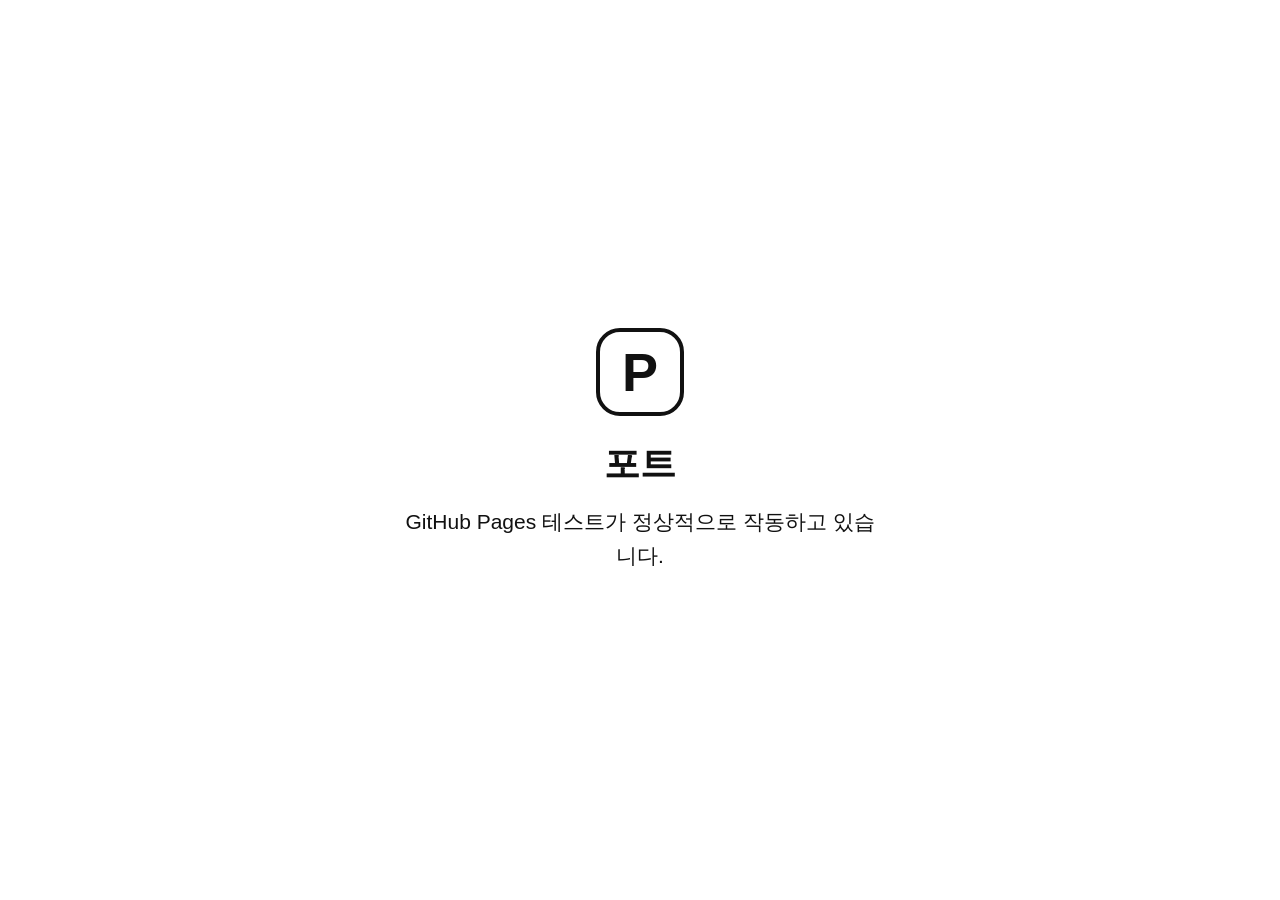
==== index.html @ c89a04f2 "Create index.html Add Port test page" ====
<!doctype html>
<html lang="ko">
<head>
  <meta charset="utf-8">
  <meta name="viewport" content="width=device-width, initial-scale=1">
  <title>포트</title>

  <style>
    * {
      box-sizing: border-box;
    }

    body {
      margin: 0;
      min-height: 100vh;
      display: flex;
      align-items: center;
      justify-content: center;
      padding: 24px;
      background: #ffffff;
      color: #111111;
      font-family: -apple-system, BlinkMacSystemFont, "Apple SD Gothic Neo",
        "Noto Sans KR", sans-serif;
    }

    main {
      width: 100%;
      max-width: 480px;
      text-align: center;
    }

    .logo {
      width: 88px;
      height: 88px;
      margin: 0 auto 24px;
      display: flex;
      align-items: center;
      justify-content: center;
      border: 4px solid #111111;
      border-radius: 24px;
      font-size: 54px;
      font-weight: 800;
    }

    h1 {
      margin: 0 0 16px;
      font-size: 36px;
    }

    p {
      margin: 0;
      font-size: 21px;
      line-height: 1.6;
    }
  </style>
</head>

<body>
  <main>
    <div class="logo">P</div>
    <h1>포트</h1>
    <p>GitHub Pages 테스트가 정상적으로 작동하고 있습니다.</p>
  </main>
</body>
</html>
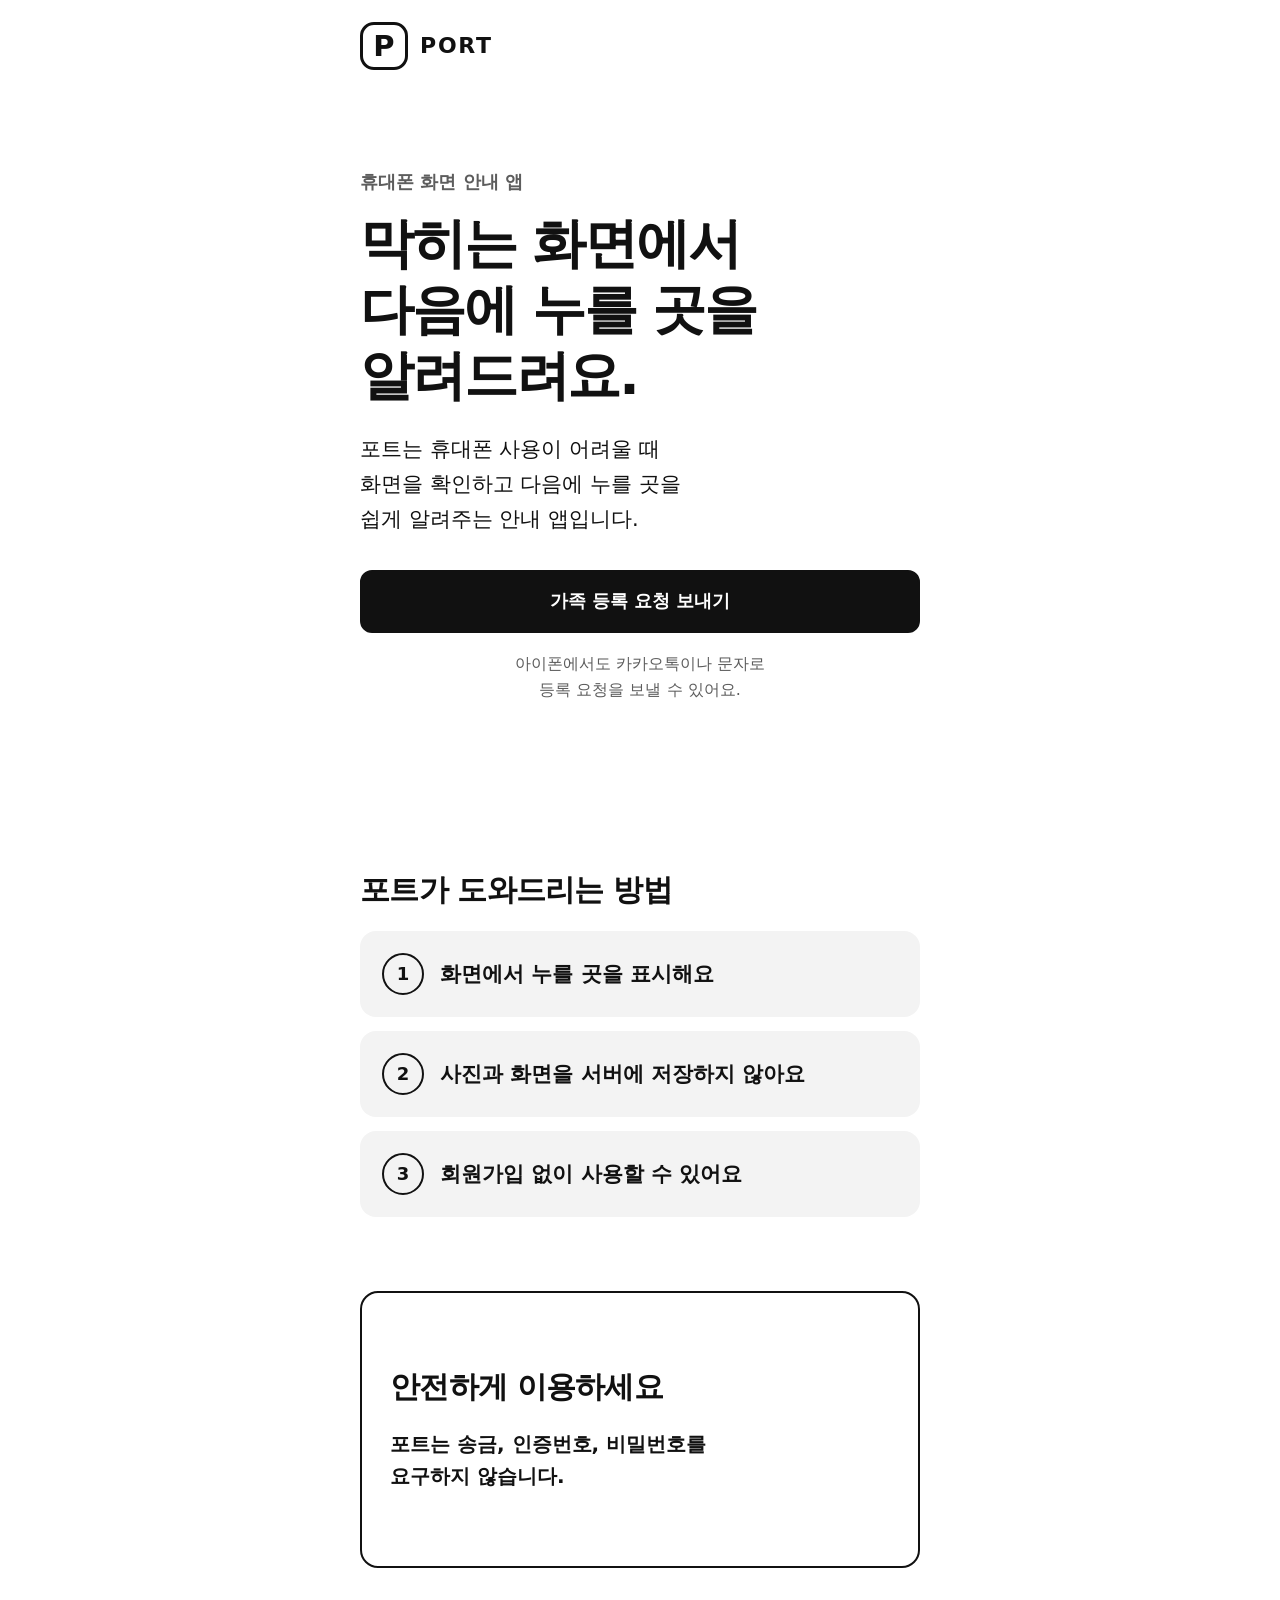
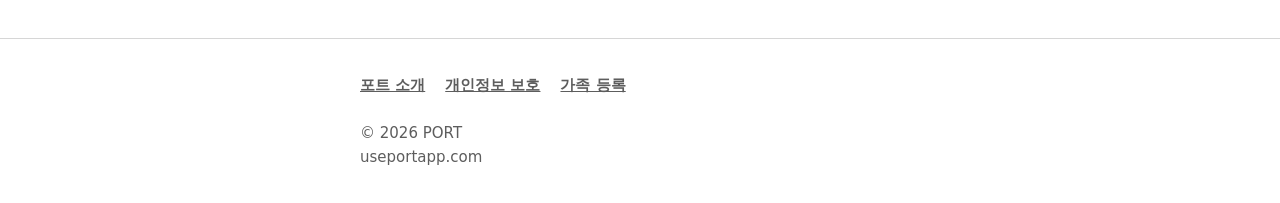
==== commit 1cf51c16: "Add Port public website and family request preview" ====
--- a/index.html
+++ b/index.html
@@ -3,63 +3,48 @@
 <head>
   <meta charset="utf-8">
   <meta name="viewport" content="width=device-width, initial-scale=1">
-  <title>포트</title>
+  <meta name="description" content="휴대폰에서 다음에 누를 곳을 쉽게 알려주는 안내 앱, 포트">
+  <title>PORT | 휴대폰 화면 안내</title>
+  <link rel="stylesheet" href="/assets/site.css">
+</head>
+<body>
+  <header class="site-header wrap">
+    <a class="brand" href="/" aria-label="PORT 홈">
+      <span class="p-mark" aria-hidden="true">P</span><span>PORT</span>
+    </a>
+  </header>
+  <main>
+    <section class="hero wrap" aria-labelledby="hero-title">
+      <p class="eyebrow">휴대폰 화면 안내 앱</p>
+      <h1 id="hero-title">막히는 화면에서<br>다음에 누를 곳을 알려드려요.</h1>
+      <p class="lead">포트는 휴대폰 사용이 어려울 때<br>화면을 확인하고 다음에 누를 곳을<br>쉽게 알려주는 안내 앱입니다.</p>
+      <a class="primary-button" href="/family/request/">가족 등록 요청 보내기</a>
+      <p class="supporting">아이폰에서도 카카오톡이나 문자로<br>등록 요청을 보낼 수 있어요.</p>
+    </section>
 
-  <style>
-    * {
-      box-sizing: border-box;
-    }
+    <section class="wrap section" aria-labelledby="features-title">
+      <h2 id="features-title">포트가 도와드리는 방법</h2>
+      <div class="card-list">
+        <article class="card"><span class="card-number" aria-hidden="true">1</span><h3>화면에서 누를 곳을 표시해요</h3></article>
+        <article class="card"><span class="card-number" aria-hidden="true">2</span><h3>사진과 화면을 서버에 저장하지 않아요</h3></article>
+        <article class="card"><span class="card-number" aria-hidden="true">3</span><h3>회원가입 없이 사용할 수 있어요</h3></article>
+      </div>
+    </section>
 
-    body {
-      margin: 0;
-      min-height: 100vh;
-      display: flex;
-      align-items: center;
-      justify-content: center;
-      padding: 24px;
-      background: #ffffff;
-      color: #111111;
-      font-family: -apple-system, BlinkMacSystemFont, "Apple SD Gothic Neo",
-        "Noto Sans KR", sans-serif;
-    }
-
-    main {
-      width: 100%;
-      max-width: 480px;
-      text-align: center;
-    }
-
-    .logo {
-      width: 88px;
-      height: 88px;
-      margin: 0 auto 24px;
-      display: flex;
-      align-items: center;
-      justify-content: center;
-      border: 4px solid #111111;
-      border-radius: 24px;
-      font-size: 54px;
-      font-weight: 800;
-    }
-
-    h1 {
-      margin: 0 0 16px;
-      font-size: 36px;
-    }
-
-    p {
-      margin: 0;
-      font-size: 21px;
-      line-height: 1.6;
-    }
-  </style>
-</head>
-
-<body>
-  <main>
-    <div class="logo">P</div>
-    <h1>포트</h1>
-    <p>GitHub Pages 테스트가 정상적으로 작동하고 있습니다.</p>
+    <section class="wrap section safety" aria-labelledby="safety-title">
+      <h2 id="safety-title">안전하게 이용하세요</h2>
+      <p>포트는 송금, 인증번호, 비밀번호를<br>요구하지 않습니다.</p>
+    </section>
   </main>
+  <footer class="site-footer">
+    <div class="wrap">
+      <nav aria-label="하단 메뉴">
+        <a href="/#hero-title">포트 소개</a>
+        <a href="/privacy/">개인정보 보호</a>
+        <a href="/family/request/">가족 등록</a>
+      </nav>
+      <p>© 2026 PORT<br>useportapp.com</p>
+    </div>
+  </footer>
 </body>
 </html>
--- a/assets/site.css
+++ b/assets/site.css
@@ -0,0 +1,138 @@
+:root {
+  color-scheme: light;
+  --black: #111111;
+  --muted: #5d5d5d;
+  --card: #f3f3f3;
+  --line: #d6d6d6;
+  --white: #ffffff;
+}
+
+* { box-sizing: border-box; }
+
+html { scroll-behavior: smooth; }
+
+body {
+  margin: 0;
+  background: var(--white);
+  color: var(--black);
+  font-family: system-ui, -apple-system, BlinkMacSystemFont, "Apple SD Gothic Neo", "Noto Sans KR", sans-serif;
+  font-size: 18px;
+  line-height: 1.6;
+  word-break: keep-all;
+}
+
+a { color: inherit; }
+
+.wrap {
+  width: min(100% - 40px, 560px);
+  margin-inline: auto;
+}
+
+.site-header { padding-block: 22px; }
+
+.brand {
+  display: inline-flex;
+  align-items: center;
+  gap: 12px;
+  font-size: 22px;
+  font-weight: 900;
+  letter-spacing: .08em;
+  text-decoration: none;
+}
+
+.p-mark {
+  display: grid;
+  width: 48px;
+  height: 48px;
+  place-items: center;
+  border: 3px solid var(--black);
+  border-radius: 14px;
+  background: var(--white);
+  font-size: 29px;
+  line-height: 1;
+  letter-spacing: 0;
+}
+
+.hero { padding-block: 54px 72px; }
+.eyebrow { margin: 0 0 14px; color: var(--muted); font-weight: 800; }
+
+h1, h2, h3, p { margin-top: 0; }
+h1 { margin-bottom: 24px; font-size: clamp(36px, 10vw, 54px); line-height: 1.22; letter-spacing: -.04em; }
+h2 { margin-bottom: 22px; font-size: 30px; line-height: 1.3; letter-spacing: -.025em; }
+h3 { margin: 0; font-size: 21px; line-height: 1.45; }
+.lead { margin-bottom: 34px; font-size: 21px; line-height: 1.65; }
+
+.primary-button, .secondary-button {
+  display: flex;
+  min-height: 60px;
+  align-items: center;
+  justify-content: center;
+  padding: 15px 22px;
+  border: 2px solid var(--black);
+  border-radius: 12px;
+  font: inherit;
+  font-weight: 900;
+  text-align: center;
+  text-decoration: none;
+  cursor: pointer;
+}
+
+.primary-button { width: 100%; background: var(--black); color: var(--white); }
+.secondary-button { width: 100%; background: var(--white); color: var(--black); }
+.primary-button:active, .secondary-button:active { transform: translateY(1px); }
+
+:focus-visible { outline: 4px solid #2176ff; outline-offset: 3px; }
+.supporting { margin: 18px 0 0; color: var(--muted); font-size: 16px; text-align: center; }
+.section { padding-block: 60px; }
+
+.card-list { display: grid; gap: 14px; }
+.card { display: flex; align-items: center; gap: 16px; padding: 22px; border-radius: 16px; background: var(--card); }
+.card-number { display: grid; flex: 0 0 42px; height: 42px; place-items: center; border: 2px solid var(--black); border-radius: 50%; font-weight: 900; }
+.safety { margin-bottom: 70px; border: 2px solid var(--black); border-radius: 18px; padding: 28px; }
+.safety p { margin: 0; font-size: 20px; font-weight: 700; }
+
+.page-head { padding-block: 42px 28px; }
+.page-head h1 { font-size: clamp(34px, 9vw, 48px); }
+.page-head .lead { margin-bottom: 0; }
+.form-card, .notice-card { padding: 24px; border-radius: 16px; background: var(--card); }
+.field { margin-bottom: 24px; }
+label { display: block; margin-bottom: 8px; font-weight: 900; }
+input {
+  width: 100%;
+  min-height: 58px;
+  padding: 13px 14px;
+  border: 2px solid #777;
+  border-radius: 10px;
+  background: var(--white);
+  color: var(--black);
+  font: inherit;
+}
+input[aria-invalid="true"] { border-color: #b00020; }
+.error { min-height: 29px; margin: -10px 0 14px; color: #a00018; font-weight: 700; }
+.notice-card { margin-block: 22px 60px; }
+.notice-card p:last-child { margin-bottom: 0; }
+.result { display: none; margin-top: 24px; padding: 22px; border: 2px solid var(--black); border-radius: 14px; background: var(--white); }
+.result.is-visible { display: block; }
+.fallback-actions { display: none; gap: 12px; margin-top: 18px; }
+.fallback-actions.is-visible { display: grid; }
+
+.privacy-copy { padding-bottom: 70px; }
+.privacy-copy section { padding: 22px 0; border-top: 1px solid var(--line); }
+.privacy-copy h2 { margin-bottom: 10px; font-size: 24px; }
+.privacy-copy p { margin-bottom: 0; }
+
+.site-footer { padding-block: 34px; border-top: 1px solid var(--line); color: var(--muted); font-size: 15px; }
+.site-footer nav { display: flex; flex-wrap: wrap; gap: 12px 20px; margin-bottom: 24px; }
+.site-footer nav a { font-weight: 800; }
+.site-footer p { margin-bottom: 0; }
+
+@media (min-width: 720px) {
+  .hero { padding-block: 76px 94px; }
+  .section { padding-block: 74px; }
+  .form-card { padding: 32px; }
+}
+
+@media (prefers-reduced-motion: reduce) {
+  html { scroll-behavior: auto; }
+  *, *::before, *::after { transition-duration: .01ms !important; animation-duration: .01ms !important; }
+}
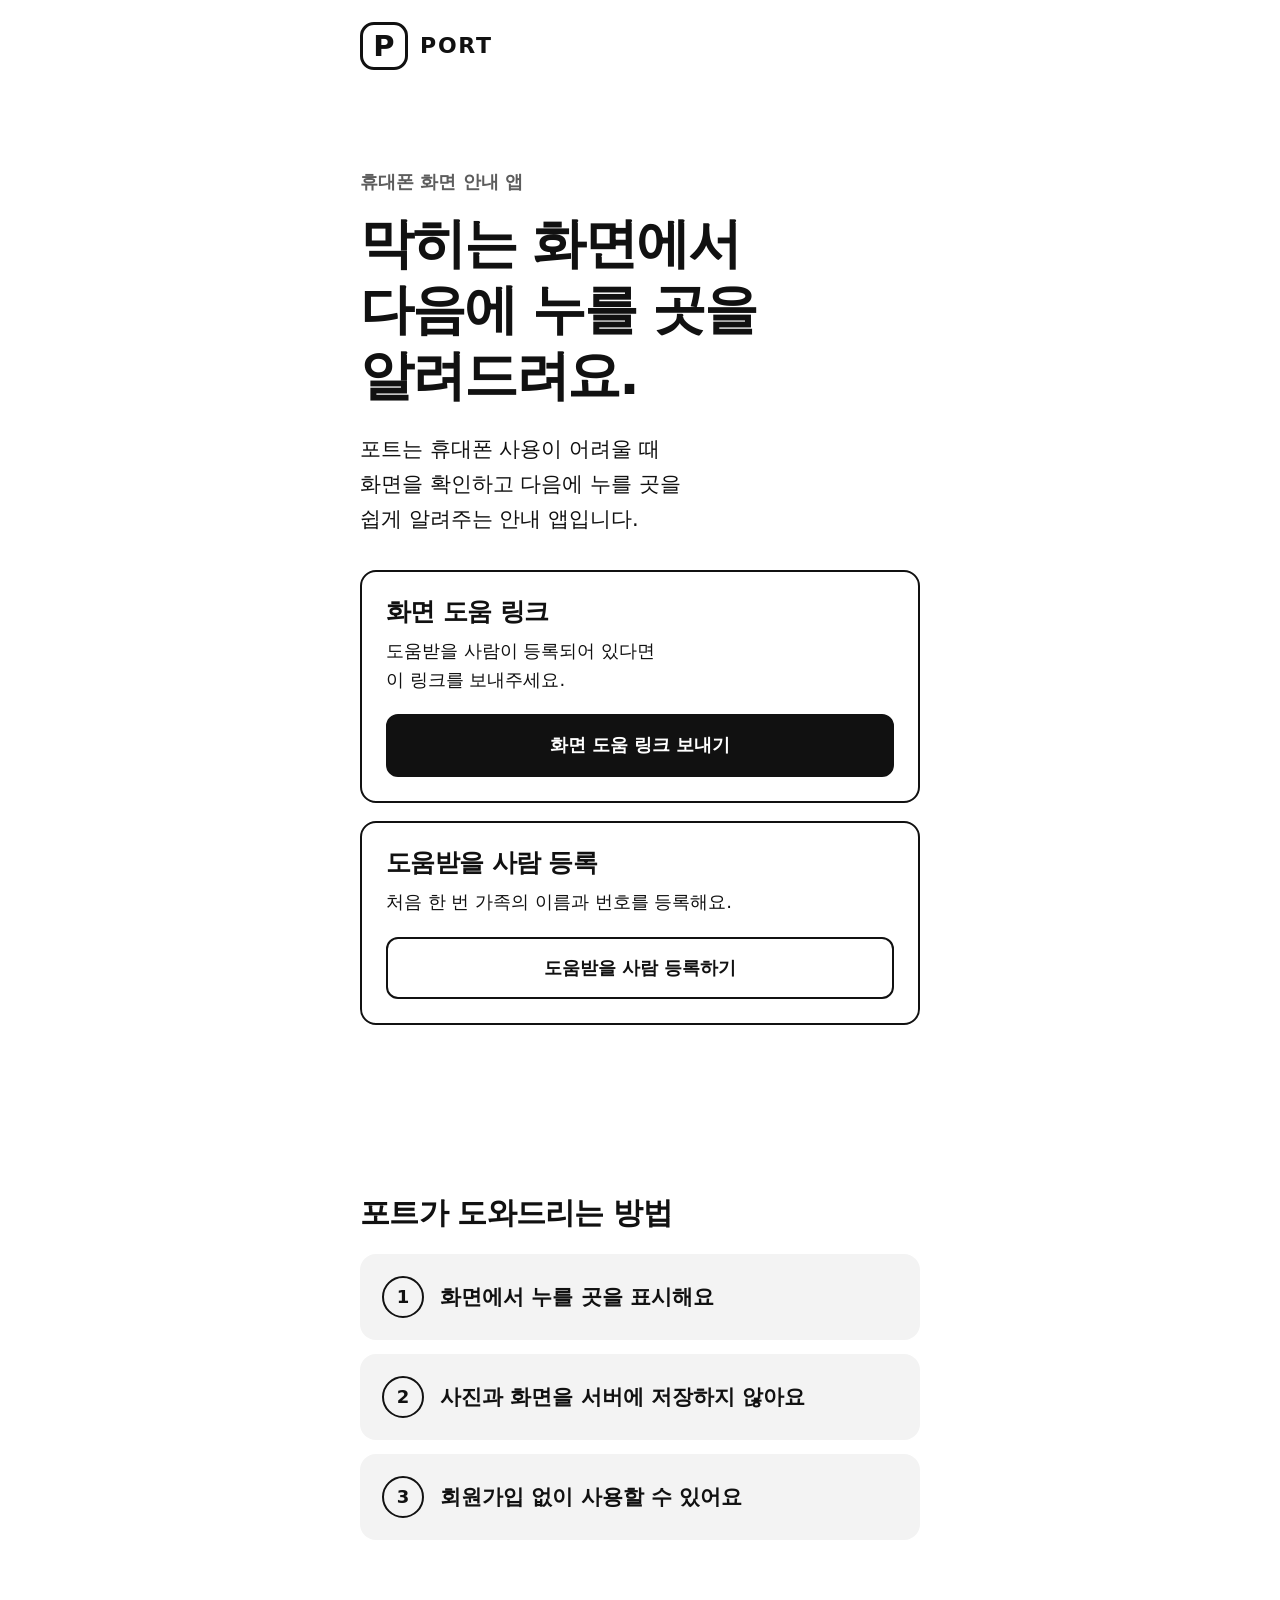
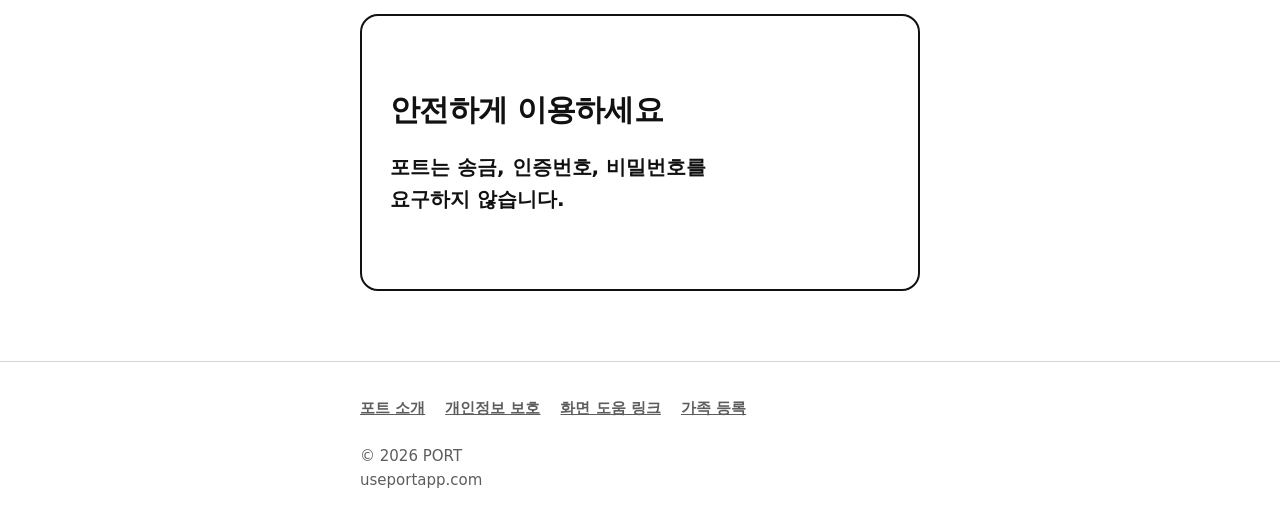
==== commit fc407e4a: "Separate family registration and help link sharing" ====
--- a/index.html
+++ b/index.html
@@ -1,4 +1,4 @@
-<!doctype html>
+<!DOCTYPE html>
 <html lang="ko">
 <head>
   <meta charset="utf-8">
@@ -18,8 +18,18 @@
       <p class="eyebrow">휴대폰 화면 안내 앱</p>
       <h1 id="hero-title">막히는 화면에서<br>다음에 누를 곳을 알려드려요.</h1>
       <p class="lead">포트는 휴대폰 사용이 어려울 때<br>화면을 확인하고 다음에 누를 곳을<br>쉽게 알려주는 안내 앱입니다.</p>
-      <a class="primary-button" href="/family/request/">가족 등록 요청 보내기</a>
-      <p class="supporting">아이폰에서도 카카오톡이나 문자로<br>등록 요청을 보낼 수 있어요.</p>
+      <div class="home-actions">
+        <section class="home-action" aria-labelledby="help-link-title">
+          <h2 id="help-link-title">화면 도움 링크</h2>
+          <p>도움받을 사람이 등록되어 있다면<br>이 링크를 보내주세요.</p>
+          <a class="primary-button" href="/help/share/">화면 도움 링크 보내기</a>
+        </section>
+        <section class="home-action" aria-labelledby="family-link-title">
+          <h2 id="family-link-title">도움받을 사람 등록</h2>
+          <p>처음 한 번 가족의 이름과 번호를 등록해요.</p>
+          <a class="secondary-button" href="/family/request/">도움받을 사람 등록하기</a>
+        </section>
+      </div>
     </section>
 
     <section class="wrap section" aria-labelledby="features-title">
@@ -41,6 +51,7 @@
       <nav aria-label="하단 메뉴">
         <a href="/#hero-title">포트 소개</a>
         <a href="/privacy/">개인정보 보호</a>
+        <a href="/help/share/">화면 도움 링크</a>
         <a href="/family/request/">가족 등록</a>
       </nav>
       <p>© 2026 PORT<br>useportapp.com</p>
--- a/assets/site.css
+++ b/assets/site.css
@@ -8,6 +8,7 @@
 }
 
 * { box-sizing: border-box; }
+[hidden] { display: none !important; }
 
 html { scroll-behavior: smooth; }
 
@@ -80,6 +81,10 @@
 .primary-button { width: 100%; background: var(--black); color: var(--white); }
 .secondary-button { width: 100%; background: var(--white); color: var(--black); }
 .primary-button:active, .secondary-button:active { transform: translateY(1px); }
+.home-actions { display: grid; gap: 18px; margin-top: 34px; }
+.home-action { padding: 24px; border: 2px solid var(--black); border-radius: 16px; }
+.home-action h2 { margin-bottom: 8px; font-size: 25px; }
+.home-action p { margin-bottom: 20px; }
 
 :focus-visible { outline: 4px solid #2176ff; outline-offset: 3px; }
 .supporting { margin: 18px 0 0; color: var(--muted); font-size: 16px; text-align: center; }
@@ -113,8 +118,17 @@
 .notice-card p:last-child { margin-bottom: 0; }
 .result { display: none; margin-top: 24px; padding: 22px; border: 2px solid var(--black); border-radius: 14px; background: var(--white); }
 .result.is-visible { display: block; }
-.fallback-actions { display: none; gap: 12px; margin-top: 18px; }
-.fallback-actions.is-visible { display: grid; }
+.request-link { width: 100%; min-height: 126px; padding: 12px; border: 2px solid #777; border-radius: 10px; background: var(--white); color: var(--black); font: 14px/1.45 ui-monospace, SFMono-Regular, Menlo, monospace; resize: vertical; word-break: break-all; }
+.request-actions { display: grid; gap: 12px; margin-top: 16px; }
+.copy-status { min-height: 52px; margin: 10px 0 0; color: var(--muted); font-size: 15px; font-weight: 700; }
+.complete-page { padding-block: 64px; text-align: center; }
+.complete-page h1 { font-size: clamp(34px, 9vw, 48px); }
+.complete-actions { display: grid; gap: 12px; margin-top: 30px; }
+.open-port-help { min-height: 74px; margin-top: 22px; color: var(--muted); font-weight: 700; white-space: pre-line; }
+.help-page { padding-bottom: 64px; }
+.help-prerequisite { display: grid; gap: 12px; }
+.help-prerequisite p { margin: 0; }
+.back-link { display: inline-block; margin-top: 24px; font-weight: 800; }
 
 .privacy-copy { padding-bottom: 70px; }
 .privacy-copy section { padding: 22px 0; border-top: 1px solid var(--line); }
